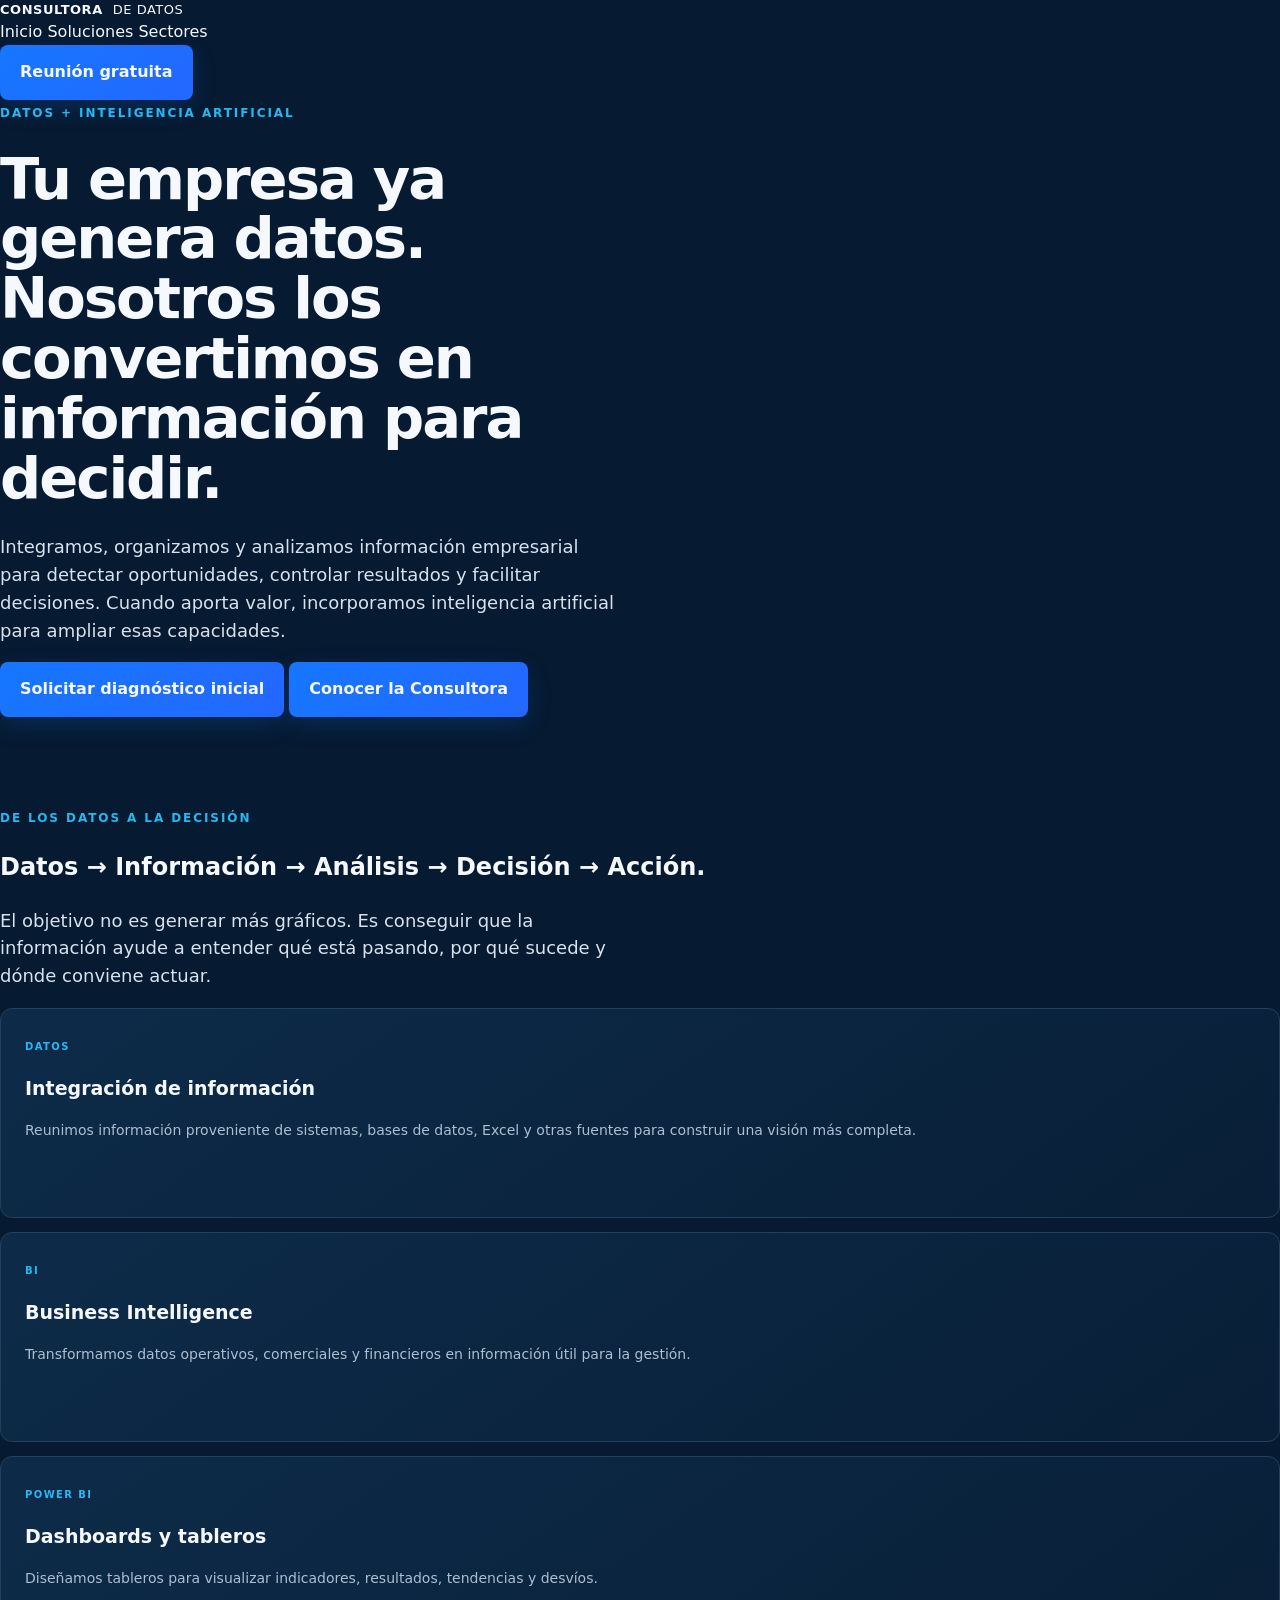
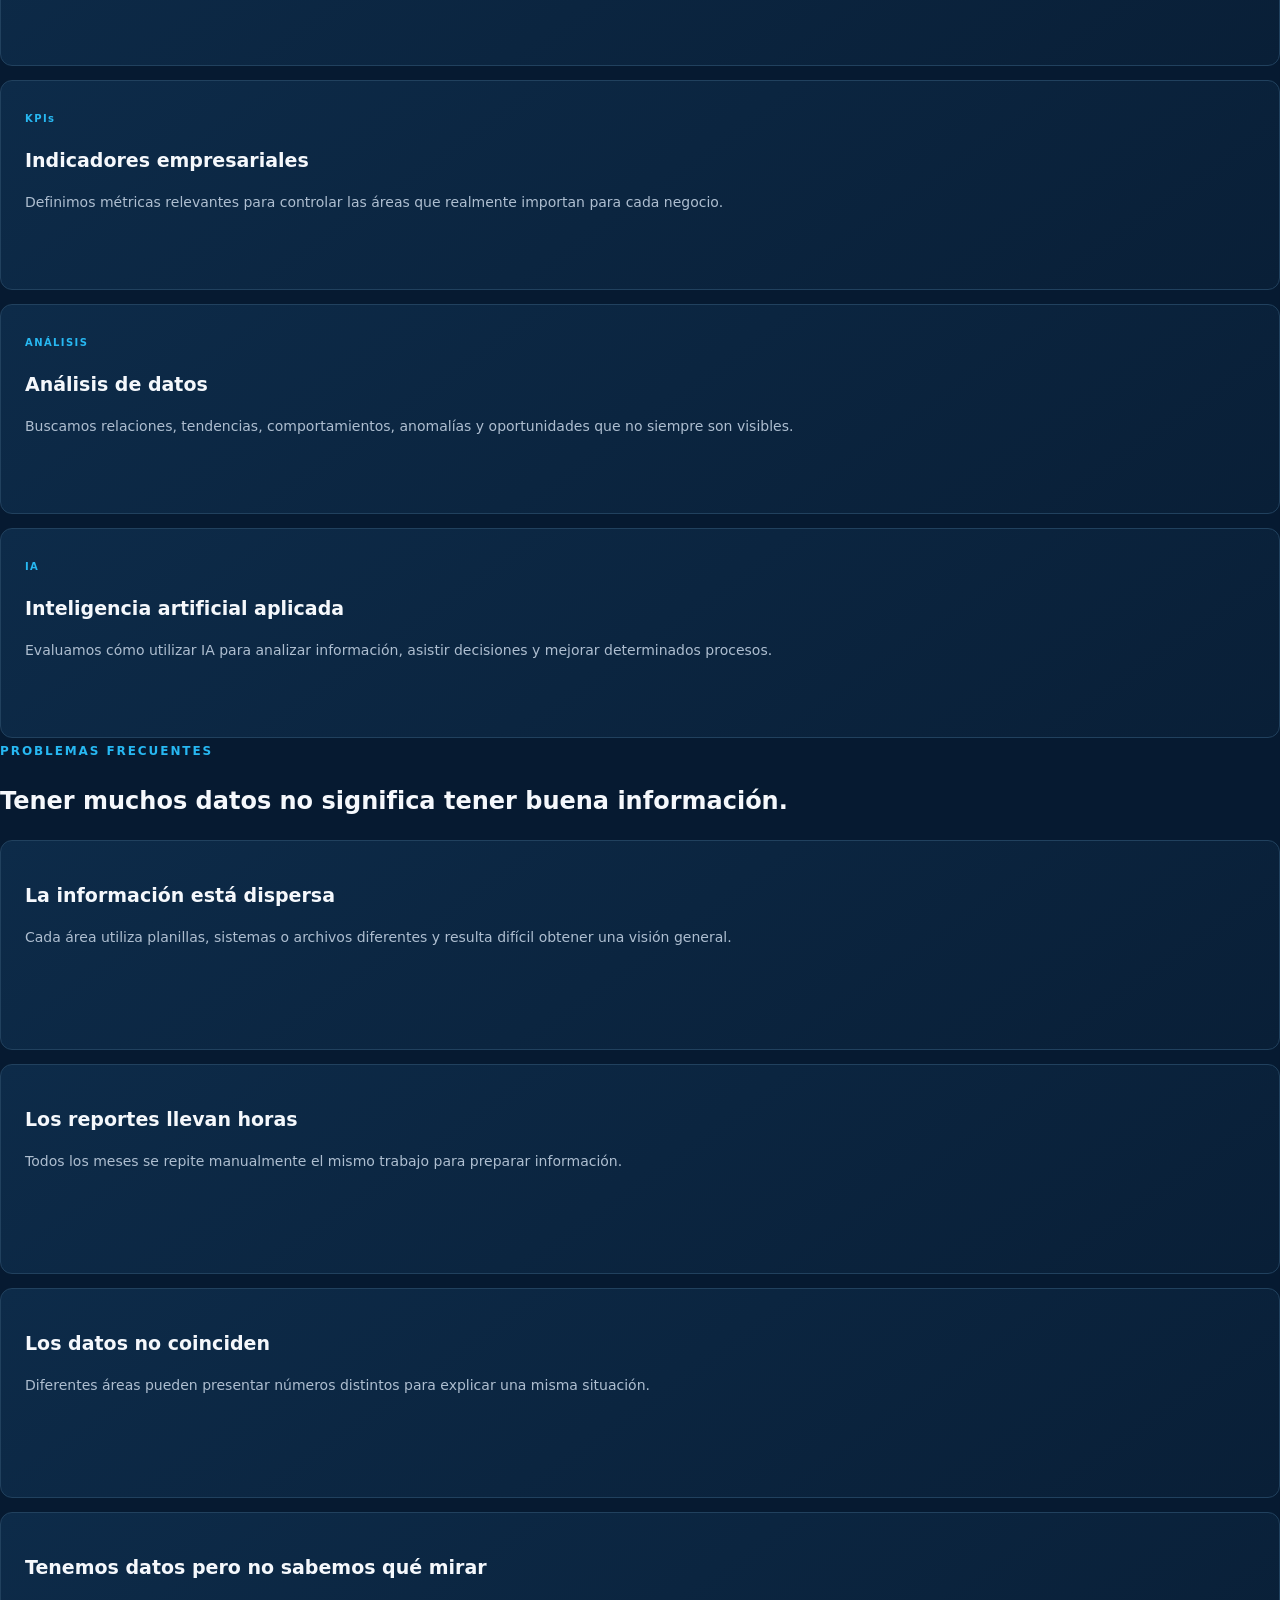
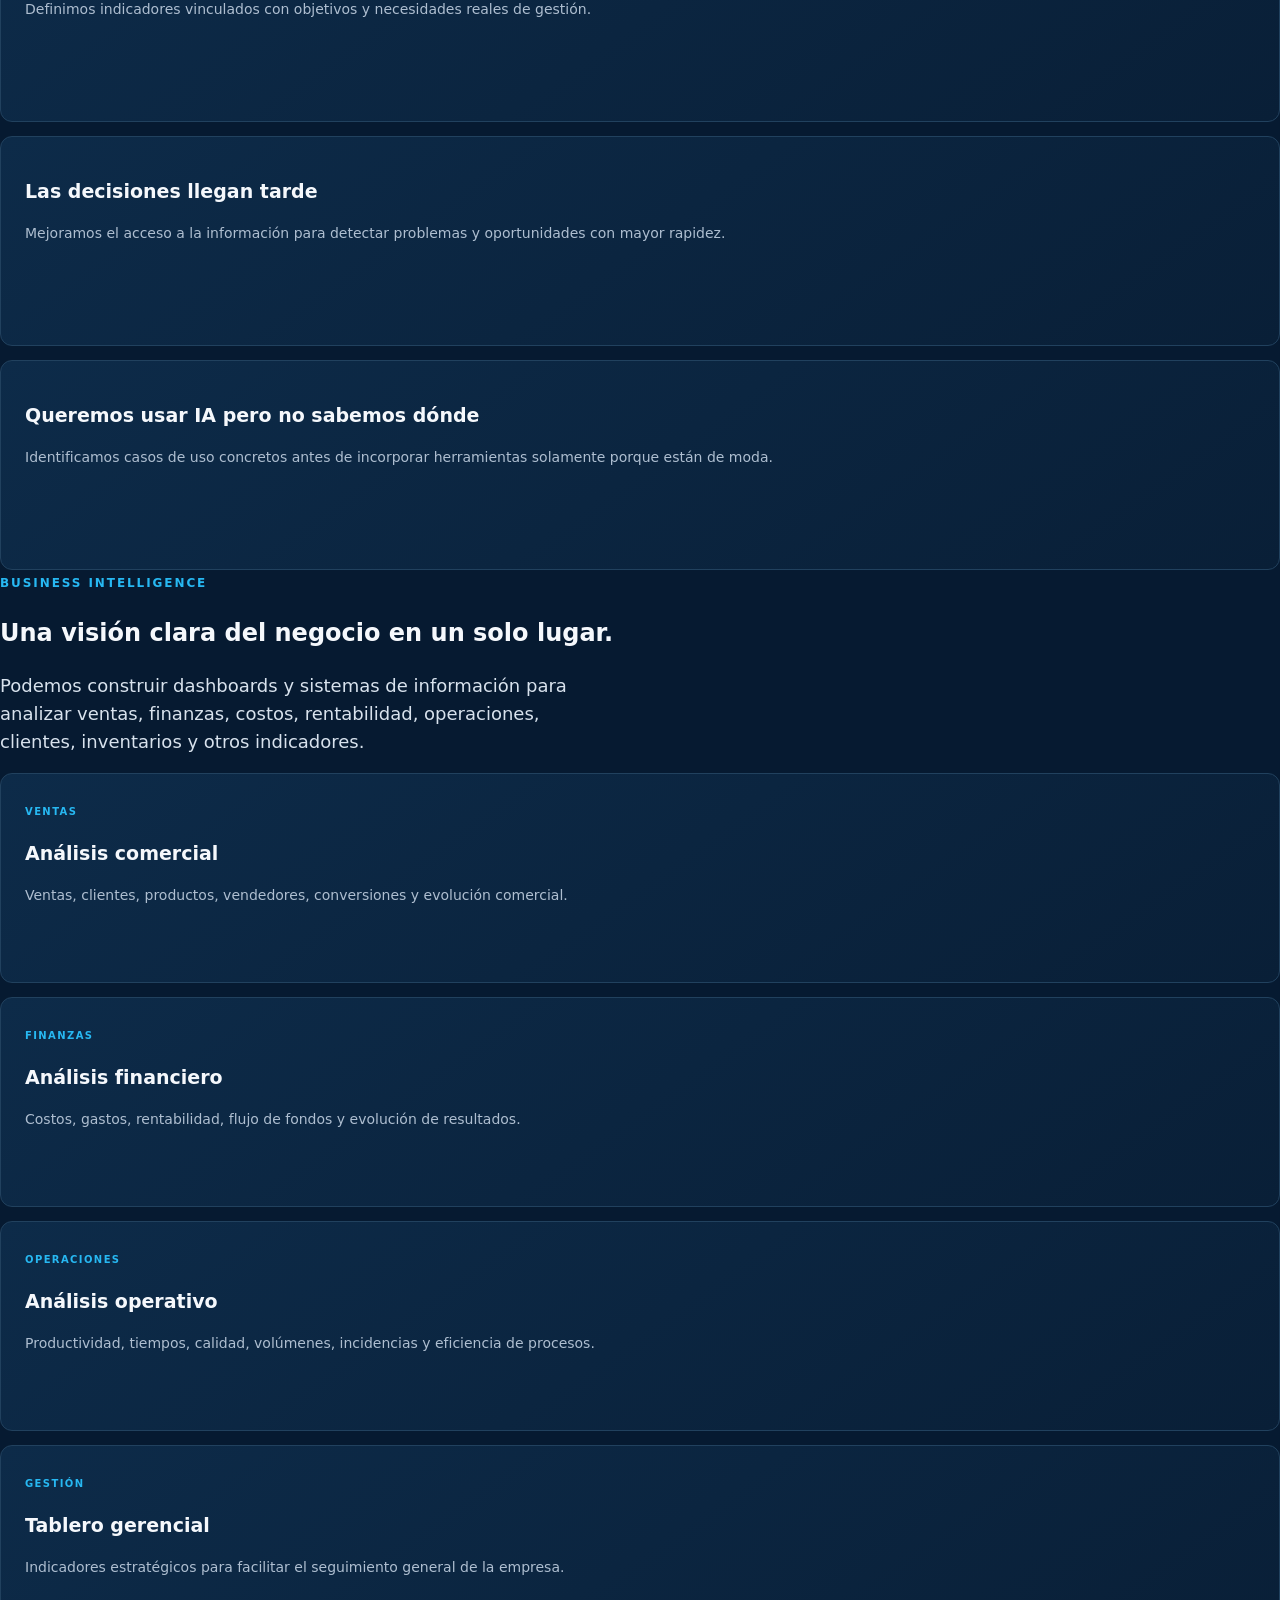
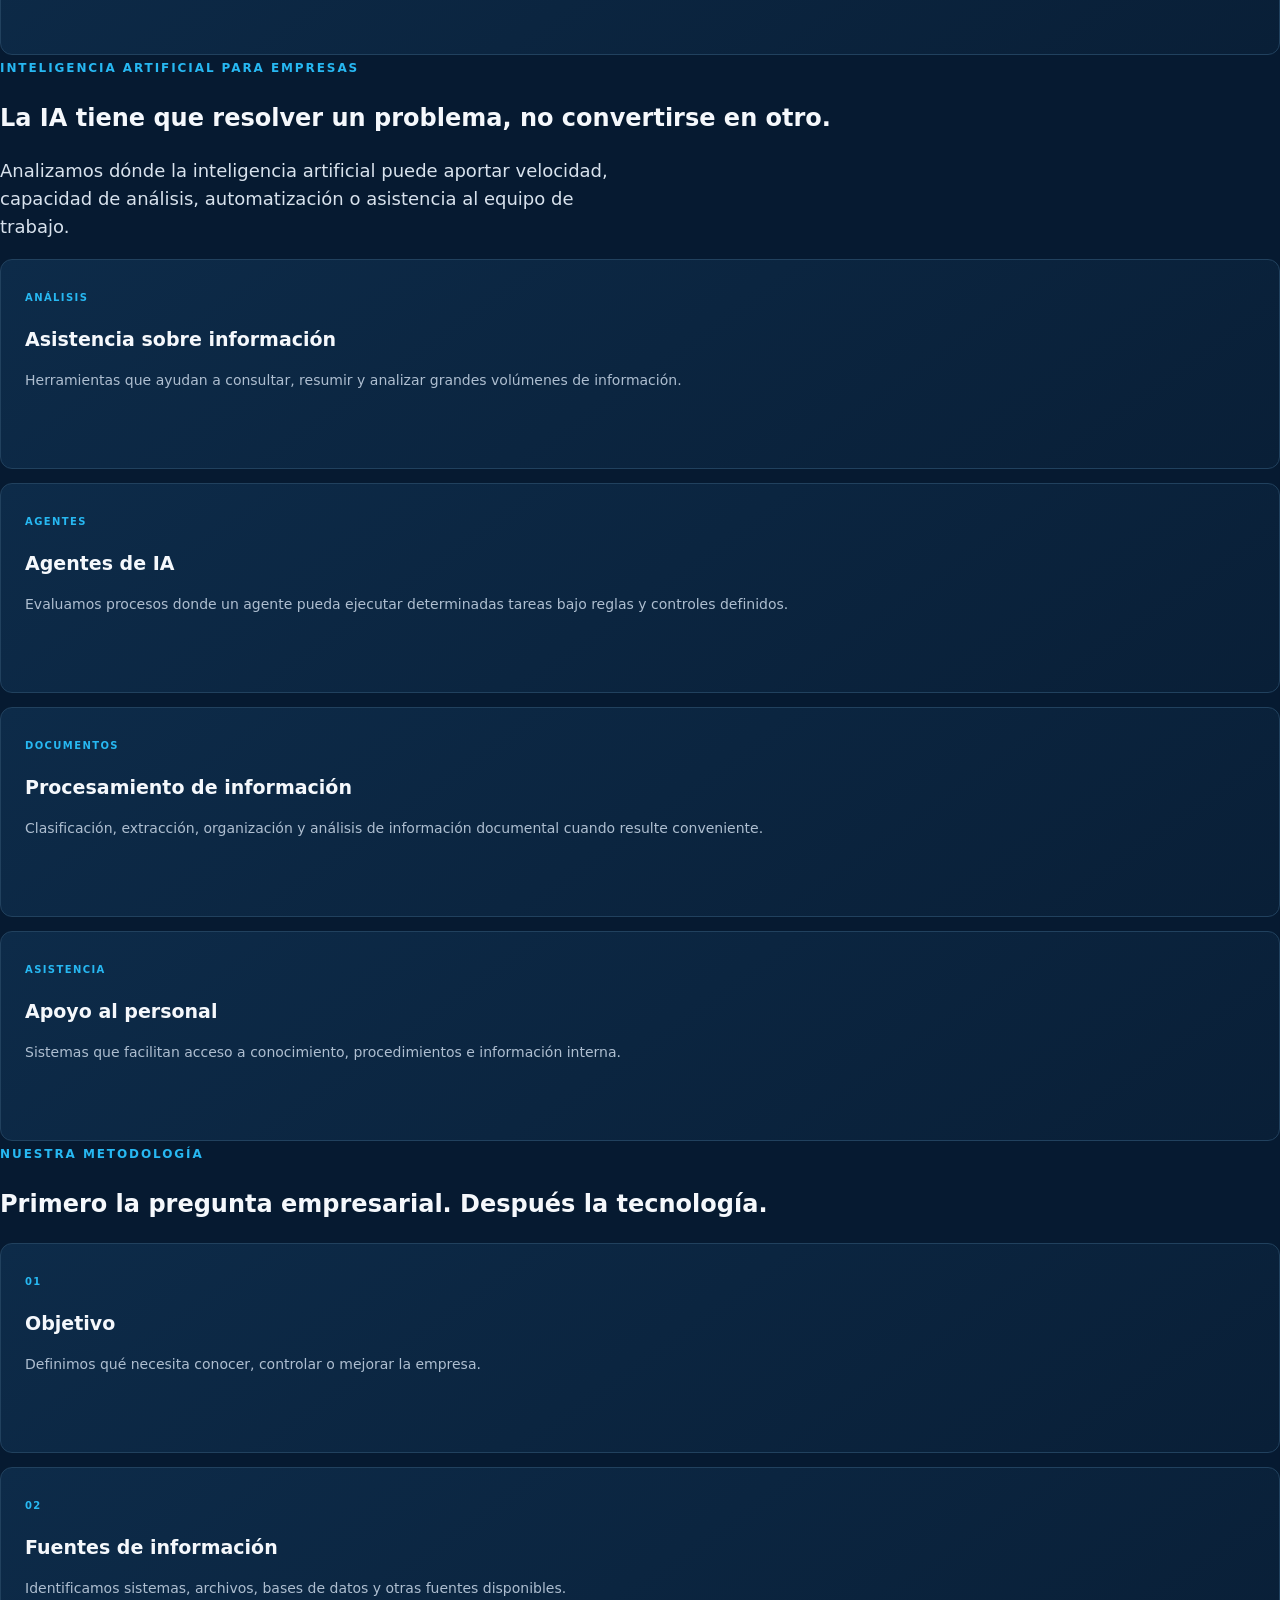
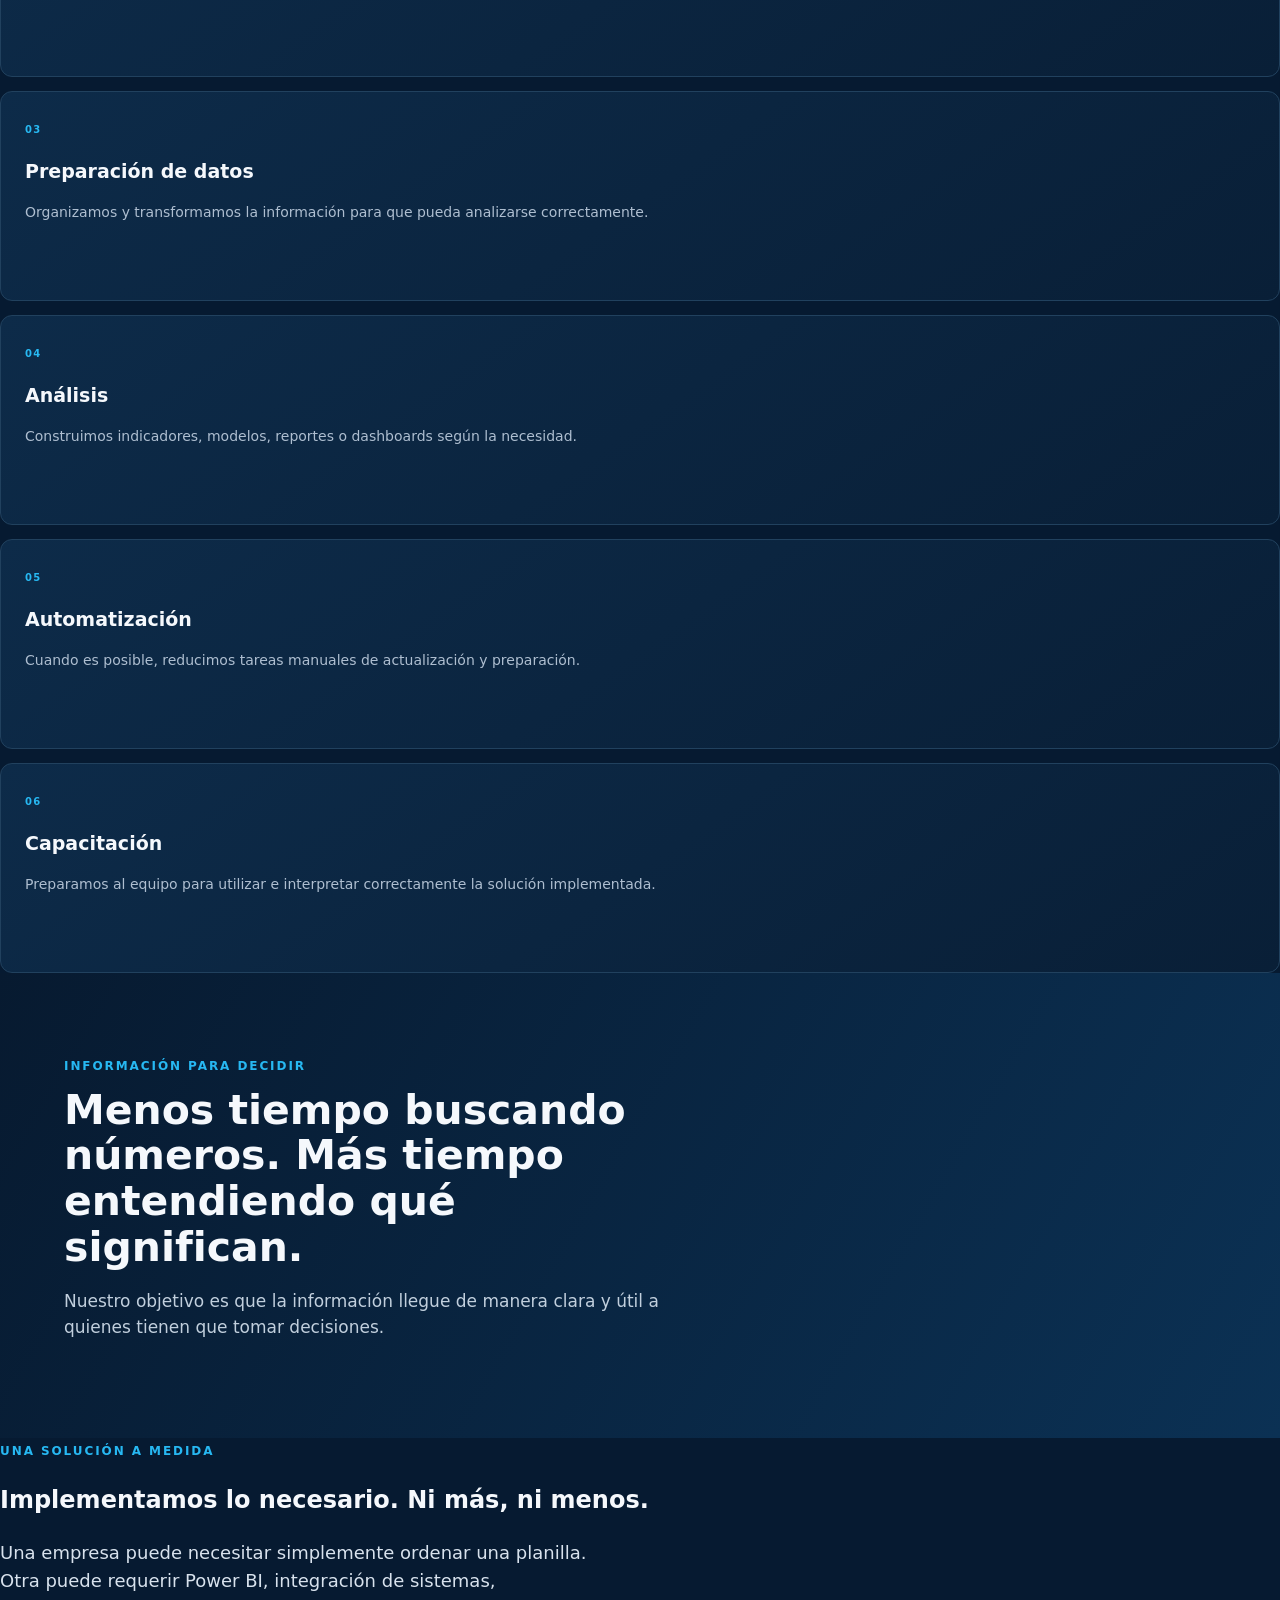
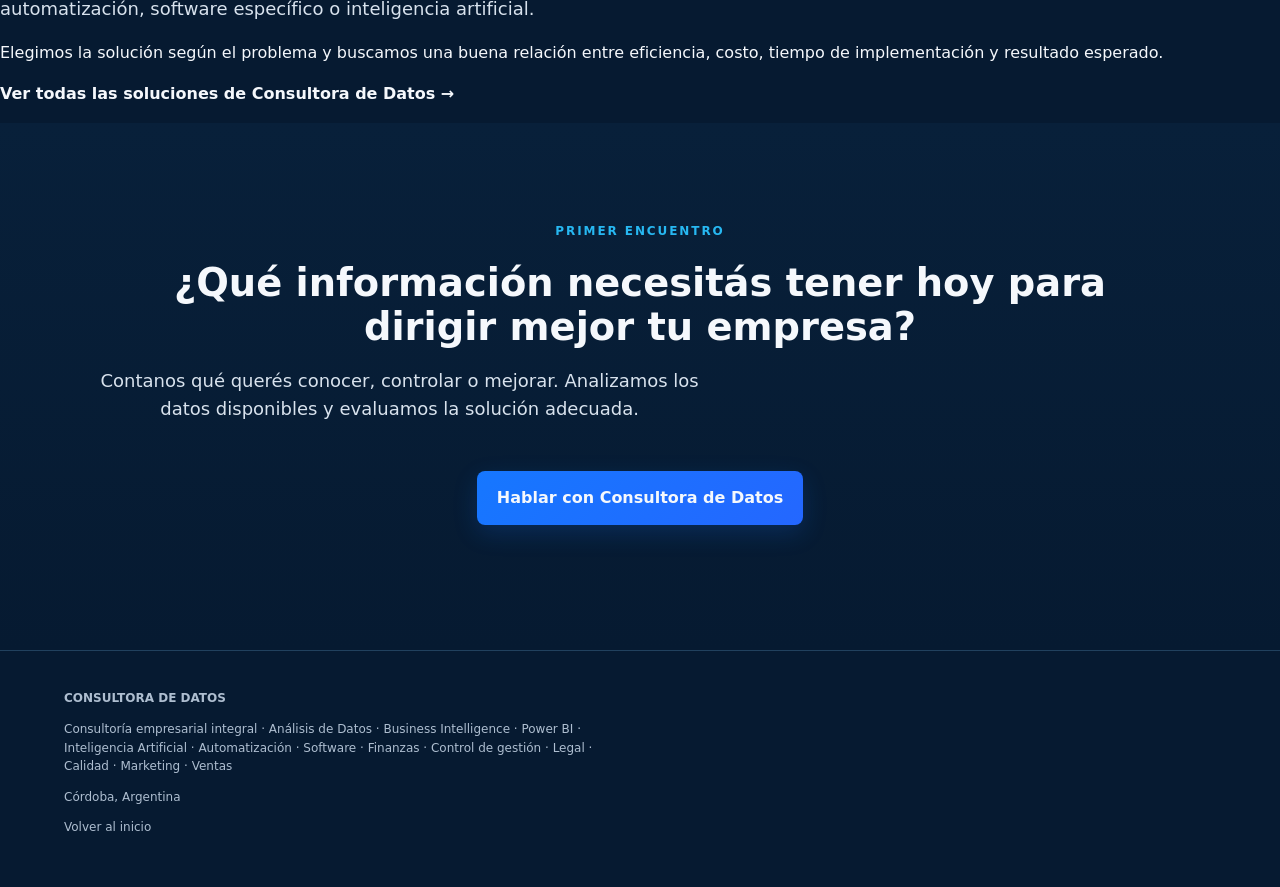
==== analisis-datos-inteligencia-artificial.html @ e0a8d04c "Create data analytics and AI page" ====
<!doctype html>
<html lang="es">

<head>

  <link rel="canonical" href="https://consultoradedatos.com/analisis-datos-inteligencia-artificial.html">

  <!-- Google tag -->
  <script async src="https://www.googletagmanager.com/gtag/js?id=G-LFECQJY7NT"></script>
  <script>
    window.dataLayer = window.dataLayer || [];
    function gtag(){dataLayer.push(arguments);}
    gtag('js', new Date());
    gtag('config', 'G-LFECQJY7NT');
  </script>

  <meta charset="utf-8">
  <meta name="viewport" content="width=device-width,initial-scale=1">

  <title>Análisis de Datos e Inteligencia Artificial para Empresas | Consultora de Datos</title>

  <meta
    name="description"
    content="Análisis de datos, Business Intelligence, Power BI e inteligencia artificial para empresas y PyMEs. Transformamos datos en información para mejorar decisiones y resultados."
  >

  <meta name="robots" content="index, follow">

  <meta property="og:title" content="Análisis de Datos e Inteligencia Artificial | Consultora de Datos">

  <meta
    property="og:description"
    content="Business Intelligence, dashboards, Power BI, análisis de datos e inteligencia artificial aplicada a problemas empresariales."
  >

  <meta property="og:url" content="https://consultoradedatos.com/analisis-datos-inteligencia-artificial.html">
  <meta property="og:type" content="website">
  <meta property="og:locale" content="es_AR">
  <meta property="og:site_name" content="Consultora de Datos">

  <link rel="stylesheet" href="style.css">

  <!-- Datos estructurados -->
  <script type="application/ld+json">
  {
    "@context": "https://schema.org",
    "@type": "Service",
    "name": "Análisis de Datos e Inteligencia Artificial para Empresas",
    "description": "Consultoría de análisis de datos, Business Intelligence, Power BI, dashboards, KPIs, integración de información e inteligencia artificial aplicada a empresas.",
    "provider": {
      "@type": "ProfessionalService",
      "name": "Consultora de Datos",
      "url": "https://consultoradedatos.com/"
    },
    "areaServed": {
      "@type": "AdministrativeArea",
      "name": "Córdoba, Argentina"
    }
  }
  </script>

</head>


<body>

<header>

  <div class="container nav">

    <a href="/" class="brand" style="text-decoration:none;">
      <strong>CONSULTORA</strong>
      <span>DE DATOS</span>
    </a>

    <nav>
      <a href="/">Inicio</a>
      <a href="/#soluciones">Soluciones</a>
      <a href="/#sectores">Sectores</a>
    </nav>

    <a
      class="btn primary"
      href="https://wa.me/5493572619874?text=Hola%2C%20quiero%20consultar%20por%20analisis%20de%20datos%20e%20inteligencia%20artificial."
      target="_blank"
      rel="noopener"
      onclick="gtag('event','contacto_whatsapp');"
    >
      Reunión gratuita
    </a>

  </div>

</header>


<main>


<section class="hero">

  <div class="container hero-grid">

    <div>

      <span class="eyebrow">DATOS + INTELIGENCIA ARTIFICIAL</span>

      <h1>
        Tu empresa ya genera datos.
        Nosotros los convertimos en información para decidir.
      </h1>

      <p class="lead">
        Integramos, organizamos y analizamos información empresarial
        para detectar oportunidades, controlar resultados y facilitar
        decisiones. Cuando aporta valor, incorporamos inteligencia
        artificial para ampliar esas capacidades.
      </p>

      <div class="hero-actions">

        <a
          class="btn primary"
          href="https://wa.me/5493572619874?text=Hola%2C%20quiero%20aprovechar%20mejor%20los%20datos%20de%20mi%20empresa."
          target="_blank"
          rel="noopener"
          onclick="gtag('event','contacto_whatsapp');"
        >
          Solicitar diagnóstico inicial
        </a>

        <a class="btn secondary" href="/">
          Conocer la Consultora
        </a>

      </div>

    </div>

  </div>

</section>


<section>

  <div class="container">

    <span class="eyebrow">DE LOS DATOS A LA DECISIÓN</span>

    <h2>
      Datos → Información → Análisis → Decisión → Acción.
    </h2>

    <p class="lead">
      El objetivo no es generar más gráficos.
      Es conseguir que la información ayude a entender qué está
      pasando, por qué sucede y dónde conviene actuar.
    </p>

    <div class="cards">

      <article>
        <span class="tag">DATOS</span>
        <h3>Integración de información</h3>
        <p>
          Reunimos información proveniente de sistemas, bases de datos,
          Excel y otras fuentes para construir una visión más completa.
        </p>
      </article>

      <article>
        <span class="tag">BI</span>
        <h3>Business Intelligence</h3>
        <p>
          Transformamos datos operativos, comerciales y financieros
          en información útil para la gestión.
        </p>
      </article>

      <article>
        <span class="tag">POWER BI</span>
        <h3>Dashboards y tableros</h3>
        <p>
          Diseñamos tableros para visualizar indicadores,
          resultados, tendencias y desvíos.
        </p>
      </article>

      <article>
        <span class="tag">KPIs</span>
        <h3>Indicadores empresariales</h3>
        <p>
          Definimos métricas relevantes para controlar las áreas
          que realmente importan para cada negocio.
        </p>
      </article>

      <article>
        <span class="tag">ANÁLISIS</span>
        <h3>Análisis de datos</h3>
        <p>
          Buscamos relaciones, tendencias, comportamientos,
          anomalías y oportunidades que no siempre son visibles.
        </p>
      </article>

      <article>
        <span class="tag">IA</span>
        <h3>Inteligencia artificial aplicada</h3>
        <p>
          Evaluamos cómo utilizar IA para analizar información,
          asistir decisiones y mejorar determinados procesos.
        </p>
      </article>

    </div>

  </div>

</section>


<section class="alt">

  <div class="container">

    <span class="eyebrow">PROBLEMAS FRECUENTES</span>

    <h2>
      Tener muchos datos no significa tener buena información.
    </h2>

    <div class="cards">

      <article>
        <h3>La información está dispersa</h3>
        <p>
          Cada área utiliza planillas, sistemas o archivos diferentes
          y resulta difícil obtener una visión general.
        </p>
      </article>

      <article>
        <h3>Los reportes llevan horas</h3>
        <p>
          Todos los meses se repite manualmente el mismo trabajo
          para preparar información.
        </p>
      </article>

      <article>
        <h3>Los datos no coinciden</h3>
        <p>
          Diferentes áreas pueden presentar números distintos
          para explicar una misma situación.
        </p>
      </article>

      <article>
        <h3>Tenemos datos pero no sabemos qué mirar</h3>
        <p>
          Definimos indicadores vinculados con objetivos y
          necesidades reales de gestión.
        </p>
      </article>

      <article>
        <h3>Las decisiones llegan tarde</h3>
        <p>
          Mejoramos el acceso a la información para detectar
          problemas y oportunidades con mayor rapidez.
        </p>
      </article>

      <article>
        <h3>Queremos usar IA pero no sabemos dónde</h3>
        <p>
          Identificamos casos de uso concretos antes de incorporar
          herramientas solamente porque están de moda.
        </p>
      </article>

    </div>

  </div>

</section>


<section>

  <div class="container">

    <span class="eyebrow">BUSINESS INTELLIGENCE</span>

    <h2>
      Una visión clara del negocio en un solo lugar.
    </h2>

    <p class="lead">
      Podemos construir dashboards y sistemas de información
      para analizar ventas, finanzas, costos, rentabilidad,
      operaciones, clientes, inventarios y otros indicadores.
    </p>

    <div class="cards">

      <article>
        <span class="tag">VENTAS</span>
        <h3>Análisis comercial</h3>
        <p>
          Ventas, clientes, productos, vendedores,
          conversiones y evolución comercial.
        </p>
      </article>

      <article>
        <span class="tag">FINANZAS</span>
        <h3>Análisis financiero</h3>
        <p>
          Costos, gastos, rentabilidad, flujo de fondos
          y evolución de resultados.
        </p>
      </article>

      <article>
        <span class="tag">OPERACIONES</span>
        <h3>Análisis operativo</h3>
        <p>
          Productividad, tiempos, calidad, volúmenes,
          incidencias y eficiencia de procesos.
        </p>
      </article>

      <article>
        <span class="tag">GESTIÓN</span>
        <h3>Tablero gerencial</h3>
        <p>
          Indicadores estratégicos para facilitar el seguimiento
          general de la empresa.
        </p>
      </article>

    </div>

  </div>

</section>


<section>

  <div class="container">

    <span class="eyebrow">INTELIGENCIA ARTIFICIAL PARA EMPRESAS</span>

    <h2>
      La IA tiene que resolver un problema, no convertirse en otro.
    </h2>

    <p class="lead">
      Analizamos dónde la inteligencia artificial puede aportar
      velocidad, capacidad de análisis, automatización o asistencia
      al equipo de trabajo.
    </p>

    <div class="cards">

      <article>
        <span class="tag">ANÁLISIS</span>
        <h3>Asistencia sobre información</h3>
        <p>
          Herramientas que ayudan a consultar, resumir y analizar
          grandes volúmenes de información.
        </p>
      </article>

      <article>
        <span class="tag">AGENTES</span>
        <h3>Agentes de IA</h3>
        <p>
          Evaluamos procesos donde un agente pueda ejecutar
          determinadas tareas bajo reglas y controles definidos.
        </p>
      </article>

      <article>
        <span class="tag">DOCUMENTOS</span>
        <h3>Procesamiento de información</h3>
        <p>
          Clasificación, extracción, organización y análisis
          de información documental cuando resulte conveniente.
        </p>
      </article>

      <article>
        <span class="tag">ASISTENCIA</span>
        <h3>Apoyo al personal</h3>
        <p>
          Sistemas que facilitan acceso a conocimiento,
          procedimientos e información interna.
        </p>
      </article>

    </div>

  </div>

</section>


<section>

  <div class="container">

    <span class="eyebrow">NUESTRA METODOLOGÍA</span>

    <h2>
      Primero la pregunta empresarial. Después la tecnología.
    </h2>

    <div class="cards">

      <article>
        <span class="tag">01</span>
        <h3>Objetivo</h3>
        <p>
          Definimos qué necesita conocer, controlar o mejorar
          la empresa.
        </p>
      </article>

      <article>
        <span class="tag">02</span>
        <h3>Fuentes de información</h3>
        <p>
          Identificamos sistemas, archivos, bases de datos
          y otras fuentes disponibles.
        </p>
      </article>

      <article>
        <span class="tag">03</span>
        <h3>Preparación de datos</h3>
        <p>
          Organizamos y transformamos la información para
          que pueda analizarse correctamente.
        </p>
      </article>

      <article>
        <span class="tag">04</span>
        <h3>Análisis</h3>
        <p>
          Construimos indicadores, modelos, reportes o
          dashboards según la necesidad.
        </p>
      </article>

      <article>
        <span class="tag">05</span>
        <h3>Automatización</h3>
        <p>
          Cuando es posible, reducimos tareas manuales
          de actualización y preparación.
        </p>
      </article>

      <article>
        <span class="tag">06</span>
        <h3>Capacitación</h3>
        <p>
          Preparamos al equipo para utilizar e interpretar
          correctamente la solución implementada.
        </p>
      </article>

    </div>

  </div>

</section>


<section class="life">

  <div class="container">

    <span class="eyebrow">INFORMACIÓN PARA DECIDIR</span>

    <h2>
      Menos tiempo buscando números.
      Más tiempo entendiendo qué significan.
    </h2>

    <p class="lead">
      Nuestro objetivo es que la información llegue de manera
      clara y útil a quienes tienen que tomar decisiones.
    </p>

  </div>

</section>


<section>

  <div class="container">

    <span class="eyebrow">UNA SOLUCIÓN A MEDIDA</span>

    <h2>
      Implementamos lo necesario. Ni más, ni menos.
    </h2>

    <p class="lead">
      Una empresa puede necesitar simplemente ordenar una planilla.
      Otra puede requerir Power BI, integración de sistemas,
      automatización, software específico o inteligencia artificial.
    </p>

    <p>
      Elegimos la solución según el problema y buscamos una buena
      relación entre eficiencia, costo, tiempo de implementación
      y resultado esperado.
    </p>

    <p>
      <a href="/" style="font-weight:700; text-decoration:none;">
        Ver todas las soluciones de Consultora de Datos →
      </a>
    </p>

  </div>

</section>


<section class="closing">

  <div class="container">

    <span class="eyebrow">PRIMER ENCUENTRO</span>

    <h2>
      ¿Qué información necesitás tener hoy para dirigir mejor tu empresa?
    </h2>

    <p class="lead">
      Contanos qué querés conocer, controlar o mejorar.
      Analizamos los datos disponibles y evaluamos la solución adecuada.
    </p>

    <a
      class="btn primary"
      href="https://wa.me/5493572619874?text=Hola%2C%20quiero%20consultar%20por%20analisis%20de%20datos%20e%20inteligencia%20artificial%20para%20mi%20empresa."
      target="_blank"
      rel="noopener"
      onclick="gtag('event','contacto_whatsapp');"
    >
      Hablar con Consultora de Datos
    </a>

  </div>

</section>


</main>


<footer>

  <div class="container">

    <strong>CONSULTORA DE DATOS</strong>

    <p>
      Consultoría empresarial integral · Análisis de Datos ·
      Business Intelligence · Power BI · Inteligencia Artificial ·
      Automatización · Software · Finanzas · Control de gestión ·
      Legal · Calidad · Marketing · Ventas
    </p>

    <p>Córdoba, Argentina</p>

    <p>
      <a href="/">Volver al inicio</a>
    </p>

  </div>

</footer>


</body>
</html>
---- style.css ----
:root{--navy:#061a31;--navy2:#0a2948;--cyan:#27b8f2;--blue:#1677ff;--red:#ff4b55;--text:#f5f8fc;--muted:#aebed0;--line:#21415e;--card:#0c2742}*{box-sizing:border-box}html{scroll-behavior:smooth}body{margin:0;background:var(--navy);color:var(--text);font-family:Inter,ui-sans-serif,system-ui,-apple-system,Segoe UI,Arial,sans-serif;line-height:1.55}a{color:inherit;text-decoration:none}.top{height:74px;padding:0 max(4vw,28px);display:flex;align-items:center;gap:28px;border-bottom:1px solid rgba(255,255,255,.1);position:sticky;top:0;background:rgba(6,26,49,.95);backdrop-filter:blur(12px);z-index:20}.brand{display:flex;align-items:center;gap:10px;font-size:13px;letter-spacing:.04em;white-space:nowrap}.brand b{font-weight:800}.mark{width:34px;height:34px;border:5px dotted var(--cyan);border-radius:50%;display:grid;place-items:center;font-weight:900;position:relative}.mark:after{content:"";position:absolute;width:5px;height:5px;background:var(--red);border-radius:50%;right:-5px;bottom:4px}.top nav{margin-left:auto;display:flex;gap:28px;font-size:14px}.top nav a:hover{color:var(--cyan)}.btn{display:inline-block;background:linear-gradient(135deg,var(--blue),#2467ff);padding:15px 20px;border-radius:8px;font-weight:800;box-shadow:0 8px 24px rgba(22,119,255,.18)}.btn.small{padding:11px 17px;font-size:13px}.btn.ghost{background:transparent;border:1px solid #8ab8df;box-shadow:none}.hero{min-height:705px;display:grid;grid-template-columns:1fr 1.05fr;overflow:hidden}.hero-copy{padding:86px 5vw 48px}.eyebrow{font-size:12px;letter-spacing:.16em;color:var(--cyan);font-weight:800}.eyebrow i{display:inline-block;width:32px;height:2px;background:var(--red);vertical-align:middle;margin-right:12px}.hero h1{font-size:clamp(45px,4.5vw,72px);line-height:1.04;letter-spacing:-.035em;max-width:720px;margin:25px 0 24px}.hero h1 span,.closing h2 span,.life h2 span{display:block;color:var(--cyan)}.lead{max-width:620px;font-size:18px;color:#d8e2ed}.actions{display:flex;gap:14px;flex-wrap:wrap;margin:32px 0}.trust{border-top:1px solid var(--line);display:grid;grid-template-columns:repeat(3,1fr);gap:15px;padding-top:22px;max-width:690px;color:var(--cyan)}.trust b{color:white;font-size:13px}.trust small{display:block;color:var(--muted);font-size:11px;margin-left:20px}.hero-photo{position:relative;min-height:620px;background:#0b2945;overflow:hidden}.hero-photo img{width:100%;height:100%;object-fit:cover;object-position:56% center;filter:saturate(.92) contrast(1.02)}.hero-photo:after{content:"";position:absolute;inset:0;background:linear-gradient(90deg,var(--navy) 0%,transparent 20%,transparent 80%,rgba(6,26,49,.15))}.float{position:absolute;right:5%;bottom:8%;z-index:2;background:rgba(4,20,38,.9);border-left:2px solid var(--red);padding:18px 22px;border-radius:0 9px 9px 0;font-size:15px}.float strong{color:var(--cyan)}.intro,.closing{text-align:center;padding:82px max(7vw,28px);background:linear-gradient(180deg,#08203a,#061a31)}.intro h2,.closing h2{font-size:clamp(30px,3vw,46px);line-height:1.15;max-width:950px;margin:18px auto}.intro>p:last-child,.closing>p{max-width:850px;margin:0 auto;color:var(--muted);font-size:18px}.section{padding:85px max(5vw,28px)}.section.alt{background:#071e36}.head{max-width:760px;margin-bottom:34px}.head h2,.life h2,.team h2,.confidence h2{font-size:clamp(31px,3.2vw,48px);line-height:1.12;margin:10px 0}.head>p:last-child{color:var(--muted);font-size:17px}.cards{display:grid;gap:14px}.cards.five{grid-template-columns:repeat(5,1fr)}.cards.three{grid-template-columns:repeat(3,1fr)}.cards article,.library article{background:linear-gradient(145deg,#0d2b49,#091f37);border:1px solid var(--line);border-radius:12px;padding:24px;min-height:210px}.cards article:hover{transform:translateY(-3px);border-color:#2e6c9a;transition:.2s}.cards em{font-style:normal;color:var(--cyan);font-weight:900;font-size:13px}.cards h3{font-size:19px;line-height:1.25}.cards p{color:var(--muted);font-size:14px}.cards strong{font-size:13px;color:#dce8f3}.tag,.library span{font-size:10px;letter-spacing:.14em;color:var(--cyan);font-weight:900}.life{padding:80px max(5vw,28px);display:grid;grid-template-columns:1.1fr .9fr;gap:60px;align-items:center;background:linear-gradient(120deg,#071a30,#0b3154)}.life p{color:#c1cfdd;max-width:650px;font-size:17px}.life blockquote{margin:30px 0 0;border-left:2px solid var(--red);padding:8px 0 8px 20px;color:#cfe0ee}.life-panel{background:#061a31;border:1px solid #315b7c;border-radius:18px;padding:35px;box-shadow:0 20px 60px rgba(0,0,0,.25)}.life-panel>span{color:var(--red);font-size:11px;font-weight:900}.life-panel h3{font-size:25px}.life-panel div{display:flex;gap:8px;flex-wrap:wrap}.life-panel div b{background:#103b60;padding:8px 12px;border-radius:6px;font-size:12px}.steps{display:grid;grid-template-columns:repeat(6,1fr);gap:12px}.steps article{border-top:1px solid var(--line);padding:24px 14px 10px}.steps b{display:grid;place-items:center;width:35px;height:35px;background:var(--blue);border-radius:50%}.steps h3{font-size:16px}.steps p{font-size:13px;color:var(--muted)}.sectors{display:flex;gap:12px;flex-wrap:wrap}.sectors span{padding:14px 18px;border:1px solid var(--line);background:#0a2744;border-radius:999px;color:#dbe7f2}.team,.confidence{padding:80px max(5vw,28px);display:grid;grid-template-columns:1fr 1fr;gap:60px;align-items:center;background:#0a2948}.team p{color:#c4d2df;max-width:720px}.team-note{font-size:24px;border-left:2px solid var(--red);padding:25px;background:#071e36;border-radius:0 12px 12px 0}.team-note b{color:var(--cyan)}.library{display:grid;grid-template-columns:repeat(3,1fr);gap:16px}.library article a{color:var(--cyan);font-weight:700}.checks{display:grid;grid-template-columns:1fr 1fr;gap:14px}.checks span{padding:14px 16px;background:#071e36;border:1px solid #28516f;border-radius:8px}.closing{padding-top:95px;padding-bottom:95px}.closing .btn{margin:30px 0}.closing h3{font-size:24px}.closing h3 span{color:var(--cyan)}footer{padding:38px max(5vw,28px);border-top:1px solid var(--line);display:grid;grid-template-columns:1fr 1fr;gap:12px;color:var(--muted);font-size:12px}footer .brand{color:white}footer small{grid-column:1/-1}.center{text-align:center}@media(max-width:1100px){.top nav{display:none}.hero{grid-template-columns:1fr}.hero-photo{min-height:500px}.cards.five{grid-template-columns:repeat(2,1fr)}.steps{grid-template-columns:repeat(3,1fr)}}@media(max-width:720px){.top{padding:0 18px}.top .brand span:last-child{font-size:11px}.top .btn.small{font-size:0;padding:11px}.top .btn.small:after{content:"WhatsApp";font-size:12px}.hero-copy{padding:60px 22px 38px}.hero{min-height:auto}.hero h1{font-size:44px}.hero-photo{min-height:360px}.trust{grid-template-columns:1fr}.cards.five,.cards.three,.steps,.library,.life,.team,.confidence{grid-template-columns:1fr}.section,.life,.team,.confidence{padding:65px 22px}.intro,.closing{padding:65px 22px}.actions .btn{width:100%;text-align:center}.checks{grid-template-columns:1fr}footer{grid-template-columns:1fr}.float{font-size:12px}.hero-photo img{object-position:58% center}}
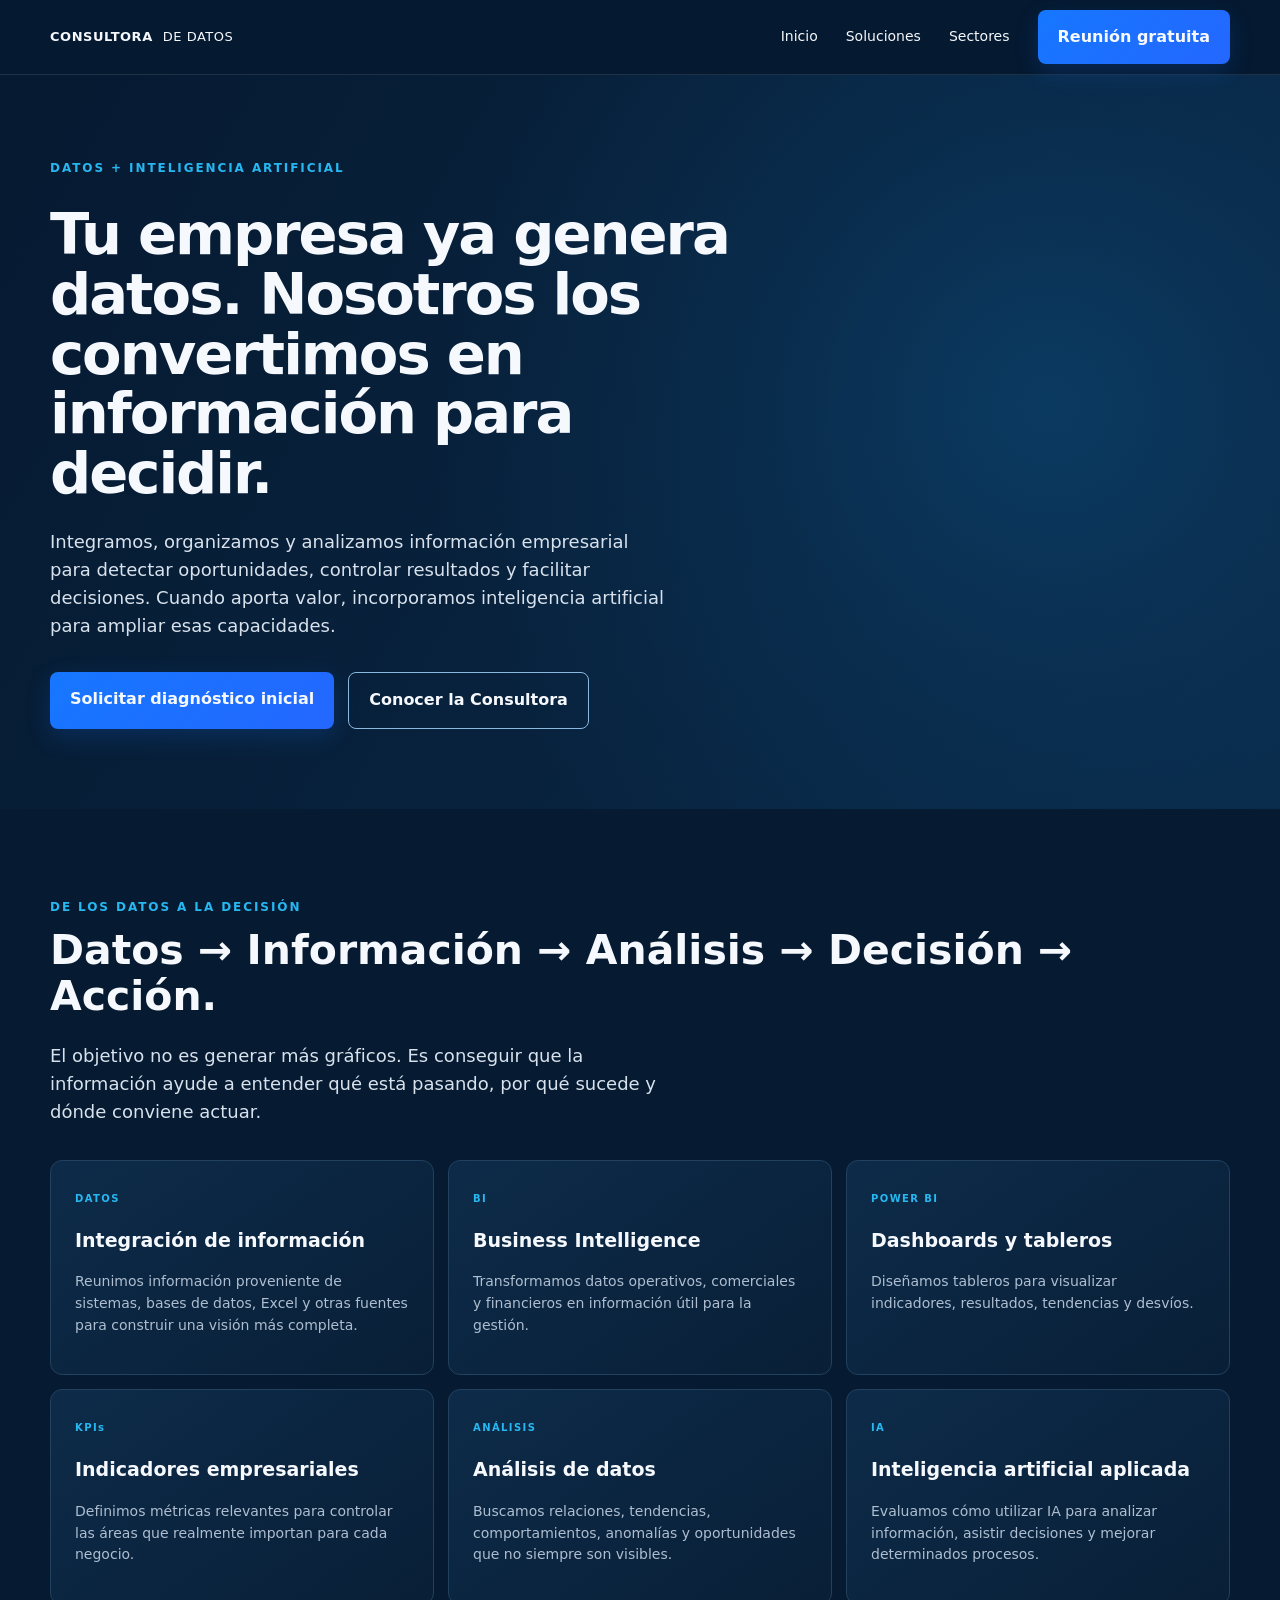
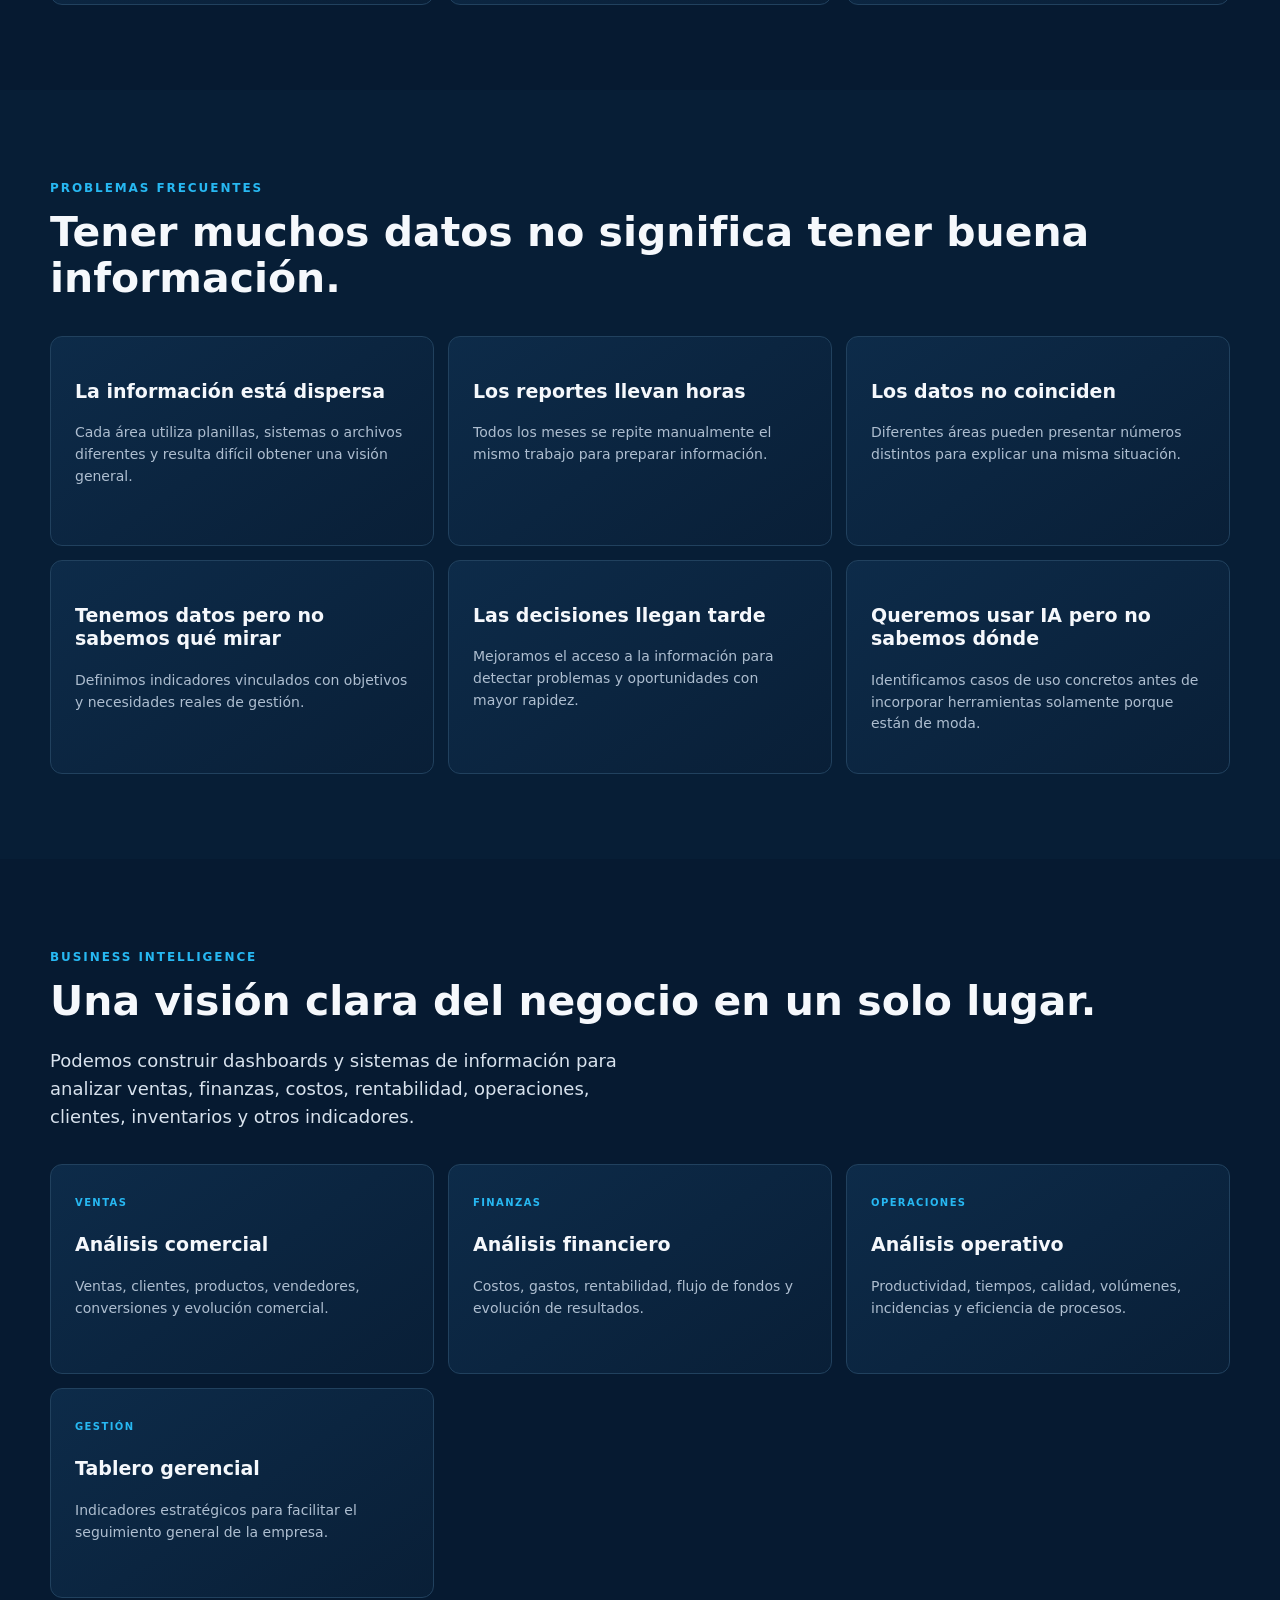
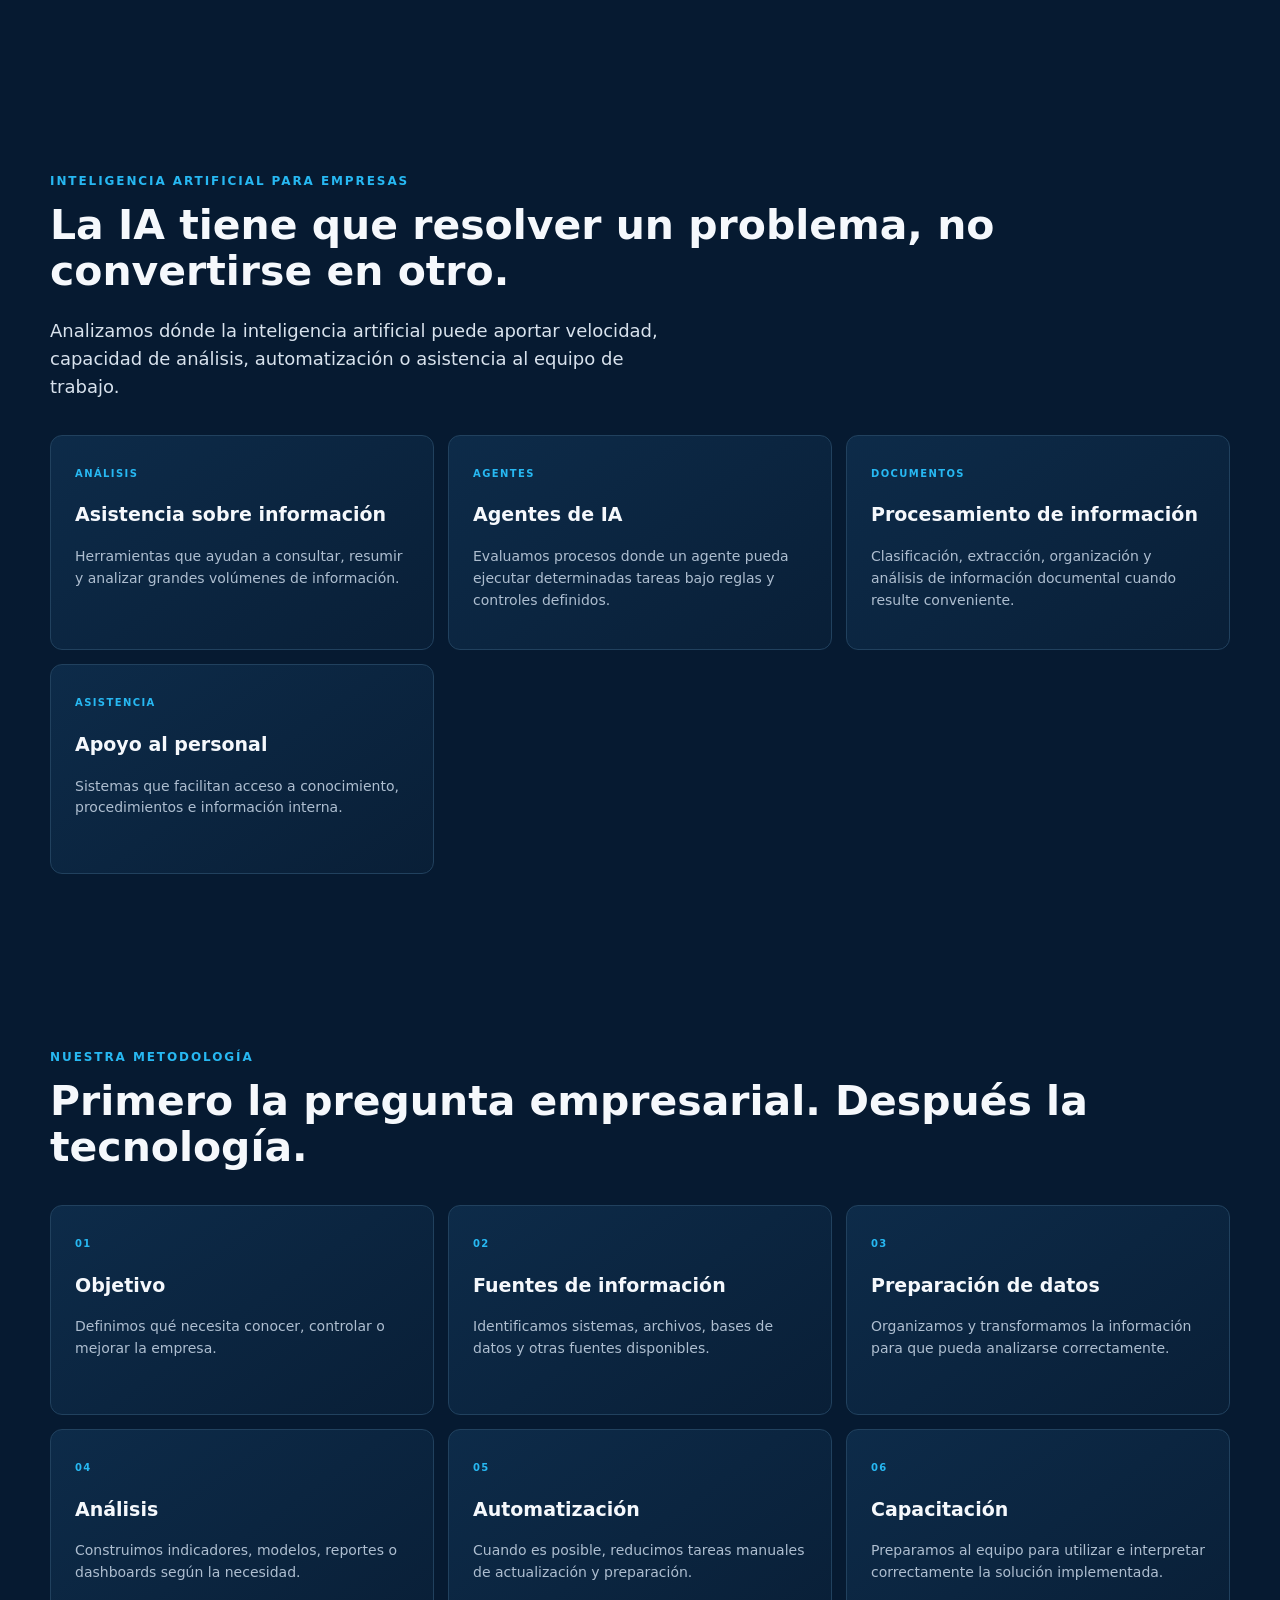
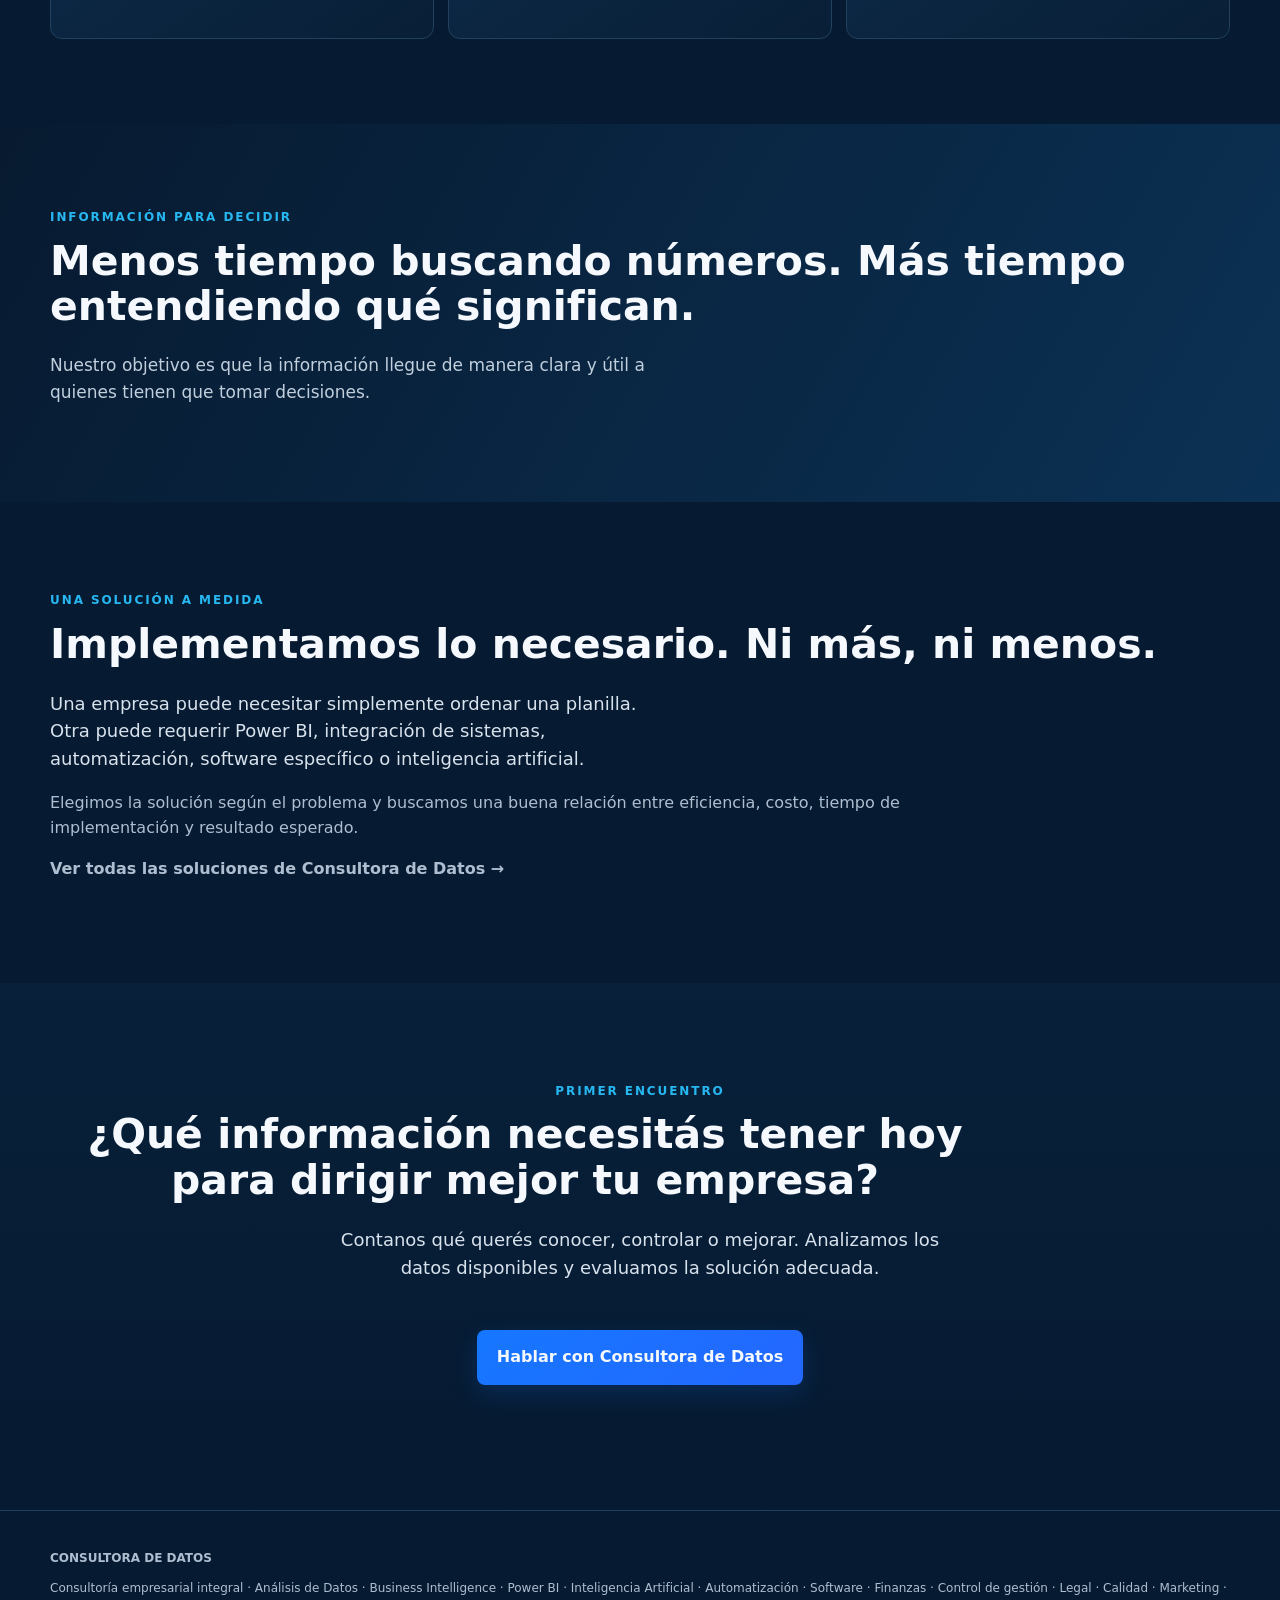
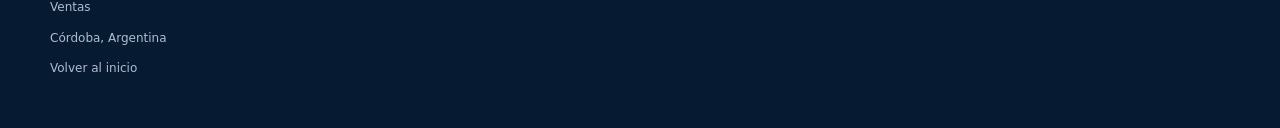
==== commit 50d465e8: "Fix responsive service pages styling" ====
--- a/analisis-datos-inteligencia-artificial.html
+++ b/analisis-datos-inteligencia-artificial.html
@@ -62,7 +62,7 @@
 </head>
 
 
-<body>
+<body class="service-page">
 
 <header>
 
--- a/style.css
+++ b/style.css
@@ -1 +1,46 @@
 :root{--navy:#061a31;--navy2:#0a2948;--cyan:#27b8f2;--blue:#1677ff;--red:#ff4b55;--text:#f5f8fc;--muted:#aebed0;--line:#21415e;--card:#0c2742}*{box-sizing:border-box}html{scroll-behavior:smooth}body{margin:0;background:var(--navy);color:var(--text);font-family:Inter,ui-sans-serif,system-ui,-apple-system,Segoe UI,Arial,sans-serif;line-height:1.55}a{color:inherit;text-decoration:none}.top{height:74px;padding:0 max(4vw,28px);display:flex;align-items:center;gap:28px;border-bottom:1px solid rgba(255,255,255,.1);position:sticky;top:0;background:rgba(6,26,49,.95);backdrop-filter:blur(12px);z-index:20}.brand{display:flex;align-items:center;gap:10px;font-size:13px;letter-spacing:.04em;white-space:nowrap}.brand b{font-weight:800}.mark{width:34px;height:34px;border:5px dotted var(--cyan);border-radius:50%;display:grid;place-items:center;font-weight:900;position:relative}.mark:after{content:"";position:absolute;width:5px;height:5px;background:var(--red);border-radius:50%;right:-5px;bottom:4px}.top nav{margin-left:auto;display:flex;gap:28px;font-size:14px}.top nav a:hover{color:var(--cyan)}.btn{display:inline-block;background:linear-gradient(135deg,var(--blue),#2467ff);padding:15px 20px;border-radius:8px;font-weight:800;box-shadow:0 8px 24px rgba(22,119,255,.18)}.btn.small{padding:11px 17px;font-size:13px}.btn.ghost{background:transparent;border:1px solid #8ab8df;box-shadow:none}.hero{min-height:705px;display:grid;grid-template-columns:1fr 1.05fr;overflow:hidden}.hero-copy{padding:86px 5vw 48px}.eyebrow{font-size:12px;letter-spacing:.16em;color:var(--cyan);font-weight:800}.eyebrow i{display:inline-block;width:32px;height:2px;background:var(--red);vertical-align:middle;margin-right:12px}.hero h1{font-size:clamp(45px,4.5vw,72px);line-height:1.04;letter-spacing:-.035em;max-width:720px;margin:25px 0 24px}.hero h1 span,.closing h2 span,.life h2 span{display:block;color:var(--cyan)}.lead{max-width:620px;font-size:18px;color:#d8e2ed}.actions{display:flex;gap:14px;flex-wrap:wrap;margin:32px 0}.trust{border-top:1px solid var(--line);display:grid;grid-template-columns:repeat(3,1fr);gap:15px;padding-top:22px;max-width:690px;color:var(--cyan)}.trust b{color:white;font-size:13px}.trust small{display:block;color:var(--muted);font-size:11px;margin-left:20px}.hero-photo{position:relative;min-height:620px;background:#0b2945;overflow:hidden}.hero-photo img{width:100%;height:100%;object-fit:cover;object-position:56% center;filter:saturate(.92) contrast(1.02)}.hero-photo:after{content:"";position:absolute;inset:0;background:linear-gradient(90deg,var(--navy) 0%,transparent 20%,transparent 80%,rgba(6,26,49,.15))}.float{position:absolute;right:5%;bottom:8%;z-index:2;background:rgba(4,20,38,.9);border-left:2px solid var(--red);padding:18px 22px;border-radius:0 9px 9px 0;font-size:15px}.float strong{color:var(--cyan)}.intro,.closing{text-align:center;padding:82px max(7vw,28px);background:linear-gradient(180deg,#08203a,#061a31)}.intro h2,.closing h2{font-size:clamp(30px,3vw,46px);line-height:1.15;max-width:950px;margin:18px auto}.intro>p:last-child,.closing>p{max-width:850px;margin:0 auto;color:var(--muted);font-size:18px}.section{padding:85px max(5vw,28px)}.section.alt{background:#071e36}.head{max-width:760px;margin-bottom:34px}.head h2,.life h2,.team h2,.confidence h2{font-size:clamp(31px,3.2vw,48px);line-height:1.12;margin:10px 0}.head>p:last-child{color:var(--muted);font-size:17px}.cards{display:grid;gap:14px}.cards.five{grid-template-columns:repeat(5,1fr)}.cards.three{grid-template-columns:repeat(3,1fr)}.cards article,.library article{background:linear-gradient(145deg,#0d2b49,#091f37);border:1px solid var(--line);border-radius:12px;padding:24px;min-height:210px}.cards article:hover{transform:translateY(-3px);border-color:#2e6c9a;transition:.2s}.cards em{font-style:normal;color:var(--cyan);font-weight:900;font-size:13px}.cards h3{font-size:19px;line-height:1.25}.cards p{color:var(--muted);font-size:14px}.cards strong{font-size:13px;color:#dce8f3}.tag,.library span{font-size:10px;letter-spacing:.14em;color:var(--cyan);font-weight:900}.life{padding:80px max(5vw,28px);display:grid;grid-template-columns:1.1fr .9fr;gap:60px;align-items:center;background:linear-gradient(120deg,#071a30,#0b3154)}.life p{color:#c1cfdd;max-width:650px;font-size:17px}.life blockquote{margin:30px 0 0;border-left:2px solid var(--red);padding:8px 0 8px 20px;color:#cfe0ee}.life-panel{background:#061a31;border:1px solid #315b7c;border-radius:18px;padding:35px;box-shadow:0 20px 60px rgba(0,0,0,.25)}.life-panel>span{color:var(--red);font-size:11px;font-weight:900}.life-panel h3{font-size:25px}.life-panel div{display:flex;gap:8px;flex-wrap:wrap}.life-panel div b{background:#103b60;padding:8px 12px;border-radius:6px;font-size:12px}.steps{display:grid;grid-template-columns:repeat(6,1fr);gap:12px}.steps article{border-top:1px solid var(--line);padding:24px 14px 10px}.steps b{display:grid;place-items:center;width:35px;height:35px;background:var(--blue);border-radius:50%}.steps h3{font-size:16px}.steps p{font-size:13px;color:var(--muted)}.sectors{display:flex;gap:12px;flex-wrap:wrap}.sectors span{padding:14px 18px;border:1px solid var(--line);background:#0a2744;border-radius:999px;color:#dbe7f2}.team,.confidence{padding:80px max(5vw,28px);display:grid;grid-template-columns:1fr 1fr;gap:60px;align-items:center;background:#0a2948}.team p{color:#c4d2df;max-width:720px}.team-note{font-size:24px;border-left:2px solid var(--red);padding:25px;background:#071e36;border-radius:0 12px 12px 0}.team-note b{color:var(--cyan)}.library{display:grid;grid-template-columns:repeat(3,1fr);gap:16px}.library article a{color:var(--cyan);font-weight:700}.checks{display:grid;grid-template-columns:1fr 1fr;gap:14px}.checks span{padding:14px 16px;background:#071e36;border:1px solid #28516f;border-radius:8px}.closing{padding-top:95px;padding-bottom:95px}.closing .btn{margin:30px 0}.closing h3{font-size:24px}.closing h3 span{color:var(--cyan)}footer{padding:38px max(5vw,28px);border-top:1px solid var(--line);display:grid;grid-template-columns:1fr 1fr;gap:12px;color:var(--muted);font-size:12px}footer .brand{color:white}footer small{grid-column:1/-1}.center{text-align:center}@media(max-width:1100px){.top nav{display:none}.hero{grid-template-columns:1fr}.hero-photo{min-height:500px}.cards.five{grid-template-columns:repeat(2,1fr)}.steps{grid-template-columns:repeat(3,1fr)}}@media(max-width:720px){.top{padding:0 18px}.top .brand span:last-child{font-size:11px}.top .btn.small{font-size:0;padding:11px}.top .btn.small:after{content:"WhatsApp";font-size:12px}.hero-copy{padding:60px 22px 38px}.hero{min-height:auto}.hero h1{font-size:44px}.hero-photo{min-height:360px}.trust{grid-template-columns:1fr}.cards.five,.cards.three,.steps,.library,.life,.team,.confidence{grid-template-columns:1fr}.section,.life,.team,.confidence{padding:65px 22px}.intro,.closing{padding:65px 22px}.actions .btn{width:100%;text-align:center}.checks{grid-template-columns:1fr}footer{grid-template-columns:1fr}.float{font-size:12px}.hero-photo img{object-position:58% center}}
+
+/* Shared layout for the eight service pages that use the container template. */
+.service-page .container{width:min(1180px,calc(100% - 56px));margin-inline:auto}
+.service-page>header{position:sticky;top:0;z-index:20;border-bottom:1px solid rgba(255,255,255,.1);background:rgba(6,26,49,.95);backdrop-filter:blur(12px)}
+.service-page .nav{min-height:74px;display:flex;align-items:center;gap:28px}
+.service-page .nav nav{margin-left:auto;display:flex;gap:28px;font-size:14px}
+.service-page .nav nav a:hover{color:var(--cyan)}
+.service-page .btn.primary{background:linear-gradient(135deg,var(--blue),#2467ff)}
+.service-page .btn.secondary{background:transparent;border:1px solid #8ab8df;box-shadow:none}
+.service-page .hero{min-height:620px;display:block;background:radial-gradient(circle at 82% 45%,#0b3a61 0,rgba(11,58,97,.42) 25%,transparent 55%),linear-gradient(120deg,#061a31,#0a2948)}
+.service-page .hero-grid{min-height:620px;display:flex;align-items:center;padding-block:80px}
+.service-page .hero-grid>div{max-width:900px}
+.service-page .hero-actions{display:flex;gap:14px;flex-wrap:wrap;margin-top:32px}
+.service-page main>section:not(.hero):not(.life):not(.closing){padding-block:85px}
+.service-page main>section.alt{background:#071e36}
+.service-page main h2{font-size:clamp(31px,3.2vw,48px);line-height:1.12;margin:10px 0 22px}
+.service-page main section>.container>p:not(.eyebrow):not(.lead){max-width:850px;color:var(--muted)}
+.service-page .cards{grid-template-columns:repeat(3,minmax(0,1fr));margin-top:34px}
+.service-page .life{display:block;padding:80px 0}
+.service-page .life .container{display:block}
+.service-page .closing{padding:95px 0}
+.service-page .closing .lead{margin-inline:auto}
+.service-page>footer{display:block;padding:38px 0}
+.service-page>footer .container{display:block}
+
+@media(max-width:1100px){
+  .service-page .nav nav{display:none}
+  .service-page .cards{grid-template-columns:repeat(2,minmax(0,1fr))}
+}
+
+@media(max-width:720px){
+  .service-page .container{width:min(100% - 36px,1180px)}
+  .service-page .nav{min-height:74px;gap:14px}
+  .service-page .nav .brand{font-size:11px}
+  .service-page .nav>.btn{margin-left:auto;padding:11px 12px;font-size:12px}
+  .service-page .hero,.service-page .hero-grid{min-height:auto}
+  .service-page .hero-grid{padding-block:60px}
+  .service-page .hero h1{font-size:clamp(38px,11vw,44px)}
+  .service-page .hero-actions{display:grid;grid-template-columns:1fr}
+  .service-page .hero-actions .btn{width:100%;text-align:center}
+  .service-page main>section:not(.hero):not(.life):not(.closing){padding-block:65px}
+  .service-page .cards{grid-template-columns:1fr}
+  .service-page .life{padding:65px 0}
+  .service-page .closing{padding:65px 0}
+}
